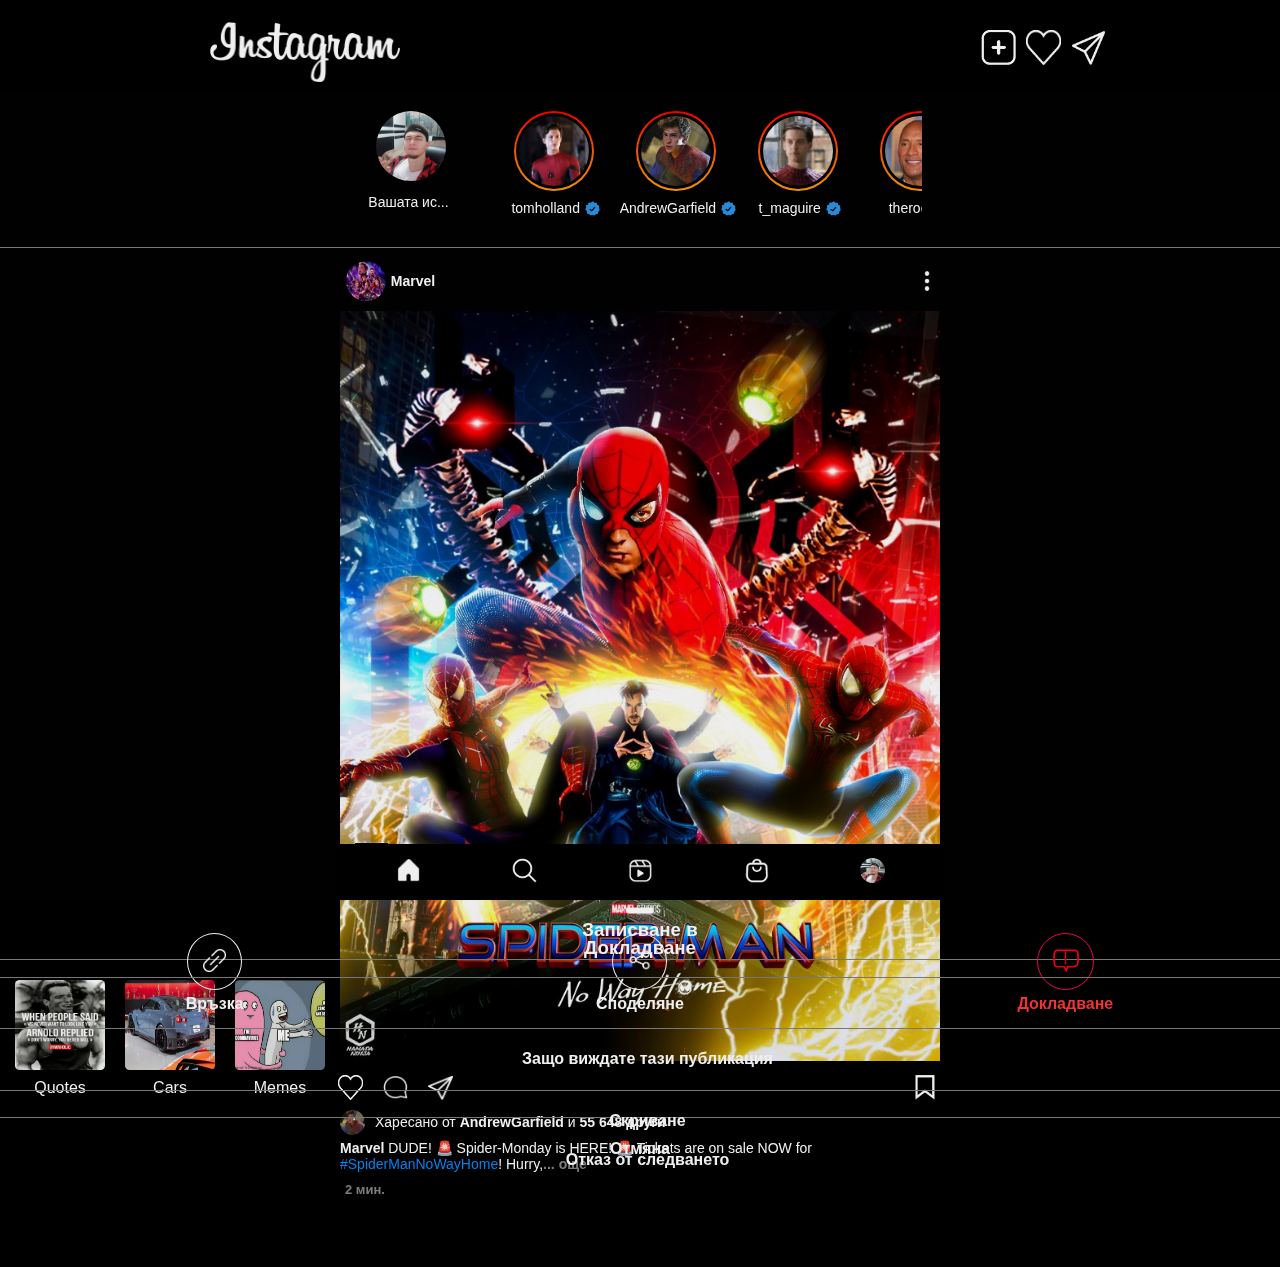
==== insta/index.html @ 9bb9bcc3 "v0.22" ====
<!DOCTYPE html>
<html lang="en">
<head>
    <meta charset="UTF-8">
    <meta http-equiv="X-UA-Compatible" content="IE=edge">
    <meta name="viewport" content="width=device-width, initial-scale=1.0">
    <link rel="shortcut icon" type="image/png" href="images/Instagram-Icon.png"/>
    <title>Home</title>
    <link rel="stylesheet" href="style.css">
    <script src="https://cdnjs.cloudflare.com/ajax/libs/jquery/3.6.0/jquery.min.js"></script>
</head>
<body>
  <!--Loading-->
  <div id="loader">
    <div></div>
  </div>

  <!---Page-->
  <div id="page">

<!--Header Wrapper-->
<div id="header-wrapper">
  <!--Header-->
    <header>
       <img id="title" src="images/insta_logo.png">
       <div id="insta-btns">
            <img src="images/add.png">
            <img src="images/heart.png">
            <img onclick="toggleMessages()" src="images/send.png">
       </div>
    </header>
  </div>
<!--Header Wrapper END-->

<!--Profiles Wrapper-->
<div id="profiles-wrapper">
  <div id="edit-profiles">

    <!--Bottom Nav-->
    <footer>
    <div id="bottom-nav">
     <a><img src="images/homePage.png"></a> 
    <a href="search.html"><img src="images/search.png"></a>
    <a href="search.html"><img src="images/reels.png"></a>
    <a href="search.html"><img src="images/shop.webp"></a>
    <a href="search.html"><img id="profile" src="images/prf.jpg"></a>
    </div>
  </footer>

    <div id="story-container">
      <div id="profile">
         <img src="images/prf.jpg">
         <h3>Вашата ис...</h3>
      </div>
 <div id="scroll-wrapper">
    <div class="scroll">
      <div class="part">
        <div class="orange-border">
          <img src="images/prf1.jpg">
        </div>
        <div class="info">
          <h3>tomholland</h3>
          <img class="verify" src="images/verify.png">
        </div>
      </div>
      <div class="part">
        <div class="orange-border">
          <img src="images/prf3.jpg">
        </div>
        <div class="info">
          <h3>AndrewGarfield</h3>
          <img class="verify" src="images/verify.png">
        </div>
      </div>
      <div class="part">
        <div class="orange-border">
          <img src="images/prf2.jpg">
        </div>
        <div class="info">
        <h3>t_maguire</h3>
        <img class="verify" src="images/verify.png">
      </div>
      </div>
      <div class="part">
        <div class="orange-border">
          <img src="images/prf4.jpg">
        </div>
        <div class="info">
          <h3>therock</h3>
          <img class="verify" src="images/verify.png">
        </div>
      </div>
      <div class="part">
        <div class="orange-border">
          <img src="images/prf5.jpg">
        </div>
        <div class="info">
          <h3>hasbulla</h3>
          <img class="verify" src="images/verify.png">
        </div>
      </div>
      <div class="part">
        <div class="orange-border">
          <img src="images/prf6.jpg">
        </div>
        <div class="info">
          <h3>Vin_diesel</h3>
          <img class="verify" src="images/verify.png">
        </div>
      </div> 
    </div>
  </div><!-- /.scroll -->

  <!--
		<button class="btn-slide prev">🡰</button>
		<button class="btn-slide next">🡲</button>
    -->

</div>

  </div>
  </div>
  <!--Profiles Wrapper END-->

  <hr size="0.1em" color="gray" />
  <!-- posts -->

<!--prf-post-wrapper -->
<div id="prf-post-wrapper">

  <!--profil posted-->
  <div class="profile-post">
    <img class="pfp" src="images/marvelpfp.jpg">
  <div class="name">Marvel</div>
  <img onclick="toggleOptions()" class="menu" src="images/menu.png">
  </div>

</div><!--prf-post-wrapper END-->

 <!--Posted image/1 and description likes & comments/2 - flex-->
<div id="flex-display-post">

<div id="flexed-img-wrapper">
  <img id="flexed-img" class="post" src="images/nwhPoster.jpg">  
</div>

 <div>

   <!--image posted-->
   <img id="unflexed-img" class="post" src="images/nwhPoster.jpg">  

  <!--Wrapper post main-->
  <div id="main-body-wrapper">
    <div>
  
     
<!--Toggle Menu Wrapper-->
<div id="toggle-menu-wrapper">

  <!--togglemenu-->
  <div id="menuList">
    <div class="menu-flex">
      <div class="toggled-flex">
      <img src="images/nwhPoster.jpg">
      Записано
    </div> 

      <div class="toggle-save-collection">
        <a onclick="toggleCollections()" href="#">Запис в колекция</a> 
      </div>
    </div>
  </div>
  
</div>
<!--Toggle Menu Wrapper END-->

  <!--interaction buttons-->
  <div class="post-buttons">
    <img onclick="like()"  id="like-btn" src="images/heart.png">
    <img class="unlike" onclick="unlike()" id="liked-btn" src="images/heartClicked.png">
    <img id="comment-btn" onclick="toggleComments()" src="images/comment.png">
    <img id="" src="images/send.png">

    <img onclick="save(), togglemenu()" id="Save-btn" class="save-btn" src="images/save.png">
    <img class="unsave" onclick="unsave()" id="saved-btn"  class="save-btn" src="images/saveClicked.png">
  </div>
  <!--Likes Info-->
  <div class="post-likes">
    <img class="pfp-like" src="images/prf3.jpg">
    <div class="like-info">Харесано от <strong>AndrewGarfield</strong> и <strong>55 <strong id="like-nums">648</strong> други</strong><div>
  </div>
  </div>
</div>

<!--Post Description-->
    <div id="post-description">
      <strong>Marvel</strong> DUDE! 🚨 Spider-Monday is HERE! 🚨 Tickets are on sale NOW for <span class="hashtag">#SpiderManNoWayHome</span>! Hurry,<span id="description-more" onclick="toggleDescription()">... още</span>
      </div>
    
      <!--Time From Posting Wrapper-->
      <div id="posting-time-wrapper">

      <div id="time-from-posting">
        2 мин.
      </div>

    </div><!--Time From Posting Wrapper END-->

    <!--Comments menu-->
    <div id="comment-menu">

      <!--Nav comments-->
      <div id="nav-flex">
       <div id="comments-nav">
         <img onclick="toggleComments()" src="images/comment_exit.png">
         <h2>Коментари</h2>
       </div>

       <div id="comments-nav">
        <img src="images/send.png">
       </div>
     </div>

     <!--Post a comment-->
     <ul>
      <li class="comments marvel-description">
        <img class="comm-pfp" src="images/marvelpfp.jpg">
        <div class="comment-wrapper">
          <div class="user-info-wrapper">
           <div class="comment">
            <strong>Marvel</strong><img class="verify" src="images/verify.png">
            DUDE! 🚨 Spider-Monday is HERE! 🚨 Tickets are on sale NOW for <span class="hashtag">#SpiderManNoWayHome</span>! Hurry, you definitely want to be the FIRST to see it exclusively in movie theaters December 17!
           </div>
          </div>

           <div class="comment-info">
              <div>2 мин.</div>
           </div>
       </li>

       <hr class="description" size="0.1em" color="gray" margin-bottom="15px"/>

       <li class="comments">
        <img class="comm-pfp" src="images/prf3.jpg">
        <div class="comment-wrapper">
          <div class="user-info-wrapper">
           <div class="comment">
            <strong>AndrewGarfield</strong><img class="verify" src="images/verify.png">
            I`m definitely not in the movie!... maybe
           </div>
          </div>

           <div class="comment-info">
              <div>2 мин.</div>
              <div><span id="commentLikes">4170</span> харесвания</div>
              <div class="comment-reply">Отговор</div>
           </div>
        </div>
        <img class="comm-like" id="comment-like" onclick="commLike()" src="images/heart.png">
        <img class="comm-like unlike" id="comment-unlike" onclick="commUnlike()" src="images/heartClicked.png">
       </li>

        <li class="comments">
          <img class="comm-pfp" src="images/prf1.jpg">
          <div class="comment-wrapper">
            <div class="user-info-wrapper">
             <div class="comment">
              <strong>tomholland</strong><img class="verify" src="images/verify.png">🕷️
             </div>
            </div>
 
             <div class="comment-info">
                <div>1 мин.</div>
                <div><span id="commentLikes2">1202</span> харесвания</div>
                <div class="comment-reply">Отговор</div>
             </div>
          </div>
          <img class="comm-like" id="comment-like2" onclick="commLike2()" src="images/heart.png">
         <img class="comm-like unlike" id="comment-unlike2" onclick="commUnlike2()" src="images/heartClicked.png">
         </li>

         <li class="comments">
          <img class="comm-pfp" src="images/prf4.jpg">
          <div class="comment-wrapper">
            <div class="user-info-wrapper">
             <div class="comment">
              <strong>therock</strong><img class="verify" src="images/verify.png">
              Its about drive
             </div>
            </div>
 
             <div class="comment-info">
                <div>1 мин.</div>
                <div><span id="commentLikes3">1111</span> харесвания</div>
                <div class="comment-reply">Отговор</div>
             </div>
          </div>
          <img class="comm-like" id="comment-like3" onclick="commLike3()" src="images/heart.png">
         <img class="comm-like unlike" id="comment-unlike3" onclick="commUnlike3()" src="images/heartClicked.png">
         </li>

         <li class="comments">
          <img class="comm-pfp" src="images/prf7.jpg">
          <div class="comment-wrapper">
            <div class="user-info-wrapper">
             <div class="comment">
              <strong>miakhalifa</strong><img class="verify" src="images/verify.png">
              Am I in the movie... oops its marvel.. sorry!
             </div>
            </div>
 
             <div class="comment-info">
                <div>56 сек.</div>
                <div><span id="commentLikes4">469</span> харесвания</div>
                <div class="comment-reply">Отговор</div>
             </div>
          </div>
          <img class="comm-like" id="comment-like4" onclick="commLike4()" src="images/heart.png">
          <img class="comm-like unlike" id="comment-unlike4" onclick="commUnlike4()" src="images/heartClicked.png">
         </li>
     </ul><!--posted comments closing-->
     <ul id="comms-all">
       <!--Adding your comments here-->
     </ul>

     <div id="computer-width-comm1">
     <!--Write a comment-->
     <div id="comment-type">
       <img class="comm-pfp" src="images/prf.jpg">
         <textarea id="input" type="text" placeholder="Коментиране като kikogoldena..." ></textarea>
        <button type="submit" id="comment-publish">Публикуване</button>
    </div>
     <!--Write a comment END-->
    </div>
   

  </div><!--Posted image/1 and description likes & comments/2 - flex END-->
   
<!--Darker theme-->
<div  id="darker-background"></div>

<!--Collections saved-->
     <div id="save-collections">
         <h3 onclick="">Записване в</h3><!--Shoud close savedMenu onclick-->
         <hr size="0.1em" color="gray" />

         <div class="collections-add">
            <div onclick="toggleCollections(), addedToQuotes(), toggleAdded()">
              <img src="images/quotes_collection.jpg">
               <div>Quotes</div>
            </div>
            <div onclick="toggleCollections(), addedToCars(), toggleAdded()">
              <img src="images/cars_collection.jpg">
               <div>Cars</div>
            </div>
            <div onclick="toggleCollections(), addedToMemes(), toggleAdded()">
              <img src="images/memes_collection.jpg">
               <div>Memes</div>
            </div>
         </div>

         <hr size="0.1em" color="gray" />
         <h4 onclick="toggleCollections()">Отмяна</h4>
     </div>
     
     <!--Added To Collection-->
    <div id="wrapper-added">
     <div id="added-to-collection">
       <div>
         <img src="images/nwhPoster.jpg"> 
       </div>
       <div id="width">Записано в <strong id="collection-choosed">egerger</strong></div>
       <div id="collection-last"><strong><a href="#">Преглед</a></strong></div>
     </div>
    </div>
     
  </div>
    </div><!--Wrapper post main END-->

     
    <!--Messages-->
    <div id="messages-menu">
      <div id="messages-header">
        <div id="exit-and-name">
         <img onclick="toggleMessages()" src="images/comment_exit.png">
         <h3>kikogoldena</h3>
        </div>

        <div id="videochat-and-group">
          <img src="images/video.png">
          <img src="images/newMessage.png">
        </div>
      </div>

        <div id="messages-navigation">
           <div id="messages-nav1" onclick="currElementMessage1()" class="current-messages-nav">Чатове</div>
           <div id="messages-nav2" onclick="currElementMessage2()">Стаи</div>
           <div id="messages-nav3" onclick="currElementMessage3()">Заявки</div>
       </div>
        
       <img id="cobweb1" src="images/cobweb1-removebg-preview.png">
      
      <div id="no-friends-message">
       <h3>You Have No Friends!</h3>
       <img src="images/laughing_skull.png">
      </div>

       <img id="cobweb2" src="images/cobweb2-removebg-preview.png">

    </div>

     <!--Link Saved-->
  <div id="saved-link-wrapper" class="dont-show">
  <div id="wrap-saved">
   <div id="saved-link">Връзката е копирана</div>
  </div>
</div>

<!--Darker theme-->
<div  id="darker-background2"></div>

<!--Post Options-->
     <div id="options-toggle">
       <div id="close-wrapper">
         <img onclick="toggleOptions()" id="options-close" src="images/x.png">
        </div>
         <div id="option-buttons">
           <div id="copy-btn" class="option-button">
             <div class="option-wrapper" onclick="toggleOptions(), saveLink()">
             <img src="images/copy-link.png">
            </div>
             <strong>Връзка</strong>

           </div>

           <div class="option-button">
            <div class="option-wrapper">
            <img src="images/share-icon.png">
           </div>
            <strong>Споделяне</strong>
          </div>

          <div class="option-button option-red">
            <div class="option-wrapper" onclick="toggleOptions(), reportMenuToggle()">
            <img src="images/report.png">
           </div>
            <strong>Докладване</strong>
          </div>
         </div>
         <hr size="0.1em" color="gray" />
         <h4>Защо виждате тази публикация</h4>
         <hr size="0.1em" color="gray" />
         <h4>Скриване</h4>
         <h4>Отказ от следването</h4>
     </div>


     <!--Darker theme-->
<div  id="darker-background3"></div>

<!--Report Menu-->
 <div id="reportMenu">
  <div id="close-wrapper">
    <img onclick="reportMenuToggle()" id="options-close" src="images/x.png">
   </div>
 <h3>Докладване</h3>
 <hr size="0.1em" color="gray" />


 </div>  



  </div><!--Page END-->
     
  <script src="myscript.js"></script>
</body>
</html>
---- insta/style.css ----
/*Post*/
body{
    background-color: black;
    padding:0;
    font-family: Arial, Helvetica, sans-serif;
    margin: 0;
    color: white;
}
input[type="file"]{
    display: none;
}
label{
    margin-top: 600px;
    margin-left: 30px;
    background-color: rgb(255, 196, 0);
    color: white;
    text-align: center;
    font-weight: 500;
    height:40px;
    width:160px;
    position: absolute;
    border-radius: 4px;
    font-size: 16px;
    display: flex;
    justify-content: center;
    align-items: center;
}
label img{
  margin-right: 7px;
}
label:hover{
    cursor: pointer;
}

/*----------------------------------Home Page-------------------------------------*/
/*Loading Screen*/
#page{
    display: none;
}
#loader{
    height: 100vh;
    width: 100vw;
    overflow: hidden;
    background-color: #16191e;
    position: absolute;
}
#loader div{
    height: 100px;
    width: 100px;
    border: 15px solid #45474b;
    border-top-color: #2a88e6;
    position: absolute;
    margin: auto;
    top: 0;
    bottom: 0;
    left: 0;
    right: 0;
    border-radius: 50%;
    animation: spin 1.5s infinite linear;
}
@keyframes spin {
    100%{
        transform: rotate(360deg);
    }
}
/*nav bar*/
header{
    height: 5%;
    display:flex;
    top:0;
    position: fixed;
    background: black;
    width: 100%;
    padding: 7px;
}
header #title{
 width: 25%;
 padding-top: 10px;
 margin-left: 10px;
}
header #insta-btns{
  display: flex;
  float: right;
  padding-left: 40%;
}
header #insta-btns img{
    width: 25px;
    height: 25px;
    margin: 15% 10%;
  }
  header #insta-btns img:hover{
    cursor: pointer;
  }

/*Bottom Navigation Links*/
#bottom-nav{
    display: flex;
    background: black;
    width: 100%;
    position: fixed;
    bottom: 0;
    justify-content: space-evenly;
    align-items: center;
    padding: 7px 0;
    gap: 5%;
    z-index: 951;
}
footer img{
    cursor: pointer;
    width: 25px;
    height: 25px;
}
footer #profile{
  border-radius: 100%;
}

/*scroll bar*/
.scroll{
    display: flex;
    justify-content: space-between ;
    padding-top: 0px;
    overflow-x: auto;
    color: white;
    height: 140px
}
.scroll{
    width: 320px;
}
.scroll .part{
    text-align: center;
    min-width: 120px;
    margin-left: 2px;
}
.scroll::-webkit-scrollbar:hover{
    cursor: pointer;
}
.scroll::-webkit-scrollbar{
    height:8px;
    width:0;
    border-radius: 5px;
}
#story-container{
    margin-top: 15%;
    display: flex;
    justify-content:space-around;
    color:white;
}
#story-container img{
    width:70px;
    height: 70px;
    padding: 3px;
    background: black;
    border-radius: 100%;
    align-self: center;
    background-size: 90px;
    margin:2px;
}
.orange-border{
    align-content: flex-end;
    align-items: center;
    width:80px;
    height: 80px;
    align-self: center;
    margin: 5px;
    background: linear-gradient(180deg,red,rgb(255, 94, 0),rgb(255, 153, 0));
    border-radius: 100%;
}
#story-container h3{
    text-align: center;
    font-weight: normal;
    margin-top: 2px;
    font-size: 14px;
}
.part{
    display: flex;
    flex-direction: column;
    text-align: center;
    justify-content: center;
}
#story-container #profile{
 margin-right: 5px;
 padding-right: 0;
 margin-top: 7px;
}
#story-container #profile img{
    background:none;
    margin-left: 15px;
    padding-bottom: 5px;
}
#story-container #profile h3{
    margin-left: 8px;
}
#story-container #scroll img{
    padding: 5px;
    margin-right: 0;
    margin-top: 0;
}
#story-container .verify{
    width: 15px;
    background:none;
    height: 15px;
    margin-left: 2px;
    margin-bottom: 14px;
}
#story-container h3{
    align-self: center;
}
#story-container .info{
    margin-left: 7%;
    display:flex;
    justify-content: center;
    align-items: center;
}
/*pfPosts*/
.profile-post{
    display: flex;
    color: white;
    align-content: center;
    align-items: center;
    font-weight: 600;
    font-size: 14px;
}
.profile-post .pfp{
    width: 40px;
    border-radius: 100%;
    margin: 5px;
}
.post{
    margin-top: 5px;
    width: 100%;
    margin-bottom: 10px;
    z-index: 0;
}
.menu{
    height: 24px;
    margin-left: 65%;
}
.menu:hover{
    cursor: pointer;
}
/*pfPosts interacts*/
.post-buttons{
    display: flex;
    gap: 20px;
    padding-left: 8px;
}
.post-buttons img{
    width: 25px ;
    height: 25px;
}
.save-btn{
    margin-left: 55%
}
.post-buttons img:hover{
    cursor: pointer;
}
#liked-btn{
    animation: liked 0.3s linear ;
    z-index: 10;
}
.unlike{
    display: none;
}
.like{
    display: none;
}

#saved-btn{
    margin-left: 55%;
    animation: saved 0.3s linear ;
    z-index: 10;
}
.unsave{
    display: none;
}
.save{
    display: none;
}
/*Like animation*/
@keyframes liked {
    0%{
        transform:  scale(0.2);
    }
    10%{
        transform:  scale(0.4);
    }
    30%{
        transform:  scale(0.6);
    }
    40%{
        transform:  scale(0.8);
    }
    50%{
        transform:  scale(1.0);
    }
    70%{
        transform:  scale(1.1);
    }
    80%{
        transform:  scale(1.2);
    }
    90%{
        transform:  scale(1.1);
    }
    100%{
        transform:  scale(1.0);
    }
}

/*Save animation*/@keyframes saved {
    0%{
        transform:  scale(0.2);
    }
    10%{
        transform:  scale(0.4);
    }
    30%{
        transform:  scale(0.6);
    }
    40%{
        transform:  scale(0.8);
    }
    50%{
        transform:  scale(1.0);
    }
    70%{
        transform:  scale(1.1);
    }
    80%{
        transform:  scale(1.2);
    }
    90%{
        transform:  scale(1.1);
    }
    100%{
        transform:  scale(1.0);
    }
}
/*Likes information*/
.post-likes{
    display: flex;
    color: white;
    font-size: 14px;
    font-weight: 400;
}
.pfp-like{
    width: 25px;
    border-radius: 100%;
    margin: 10px;
    margin-bottom: 5px;
}
.like-info{
    margin-top: 14px;
}
.like-info strong:hover{
    cursor: pointer;
}
/*Toggle Menu*/
#menuList{
     z-index: 100;
    color: white;
    background: rgb(46, 46, 46);
    overflow:hidden;
    display: absolute;
    position: absolute;
    transition:0.3s  ease-out;
    width: 100%;
    margin-top: -65px;
}
.menu-flex{
    display: flex;
    gap: 27%;
    align-items: center;
}
.menu-flex img{
    width: 35px;
    height: 35px;
    border-radius: 5px;
}
.toggled-flex{
    display: flex;
    gap: 10px;
    align-items: center;
    width: 120px;
    margin-left: 10px;
}
.toggle-save-collection{
    cursor: pointer;
}
.toggle-save-collection a{
    text-decoration: none;
    color: rgb(30, 114, 240);
}

/*Save Collections*/
#save-collections{
    border-top-right-radius: 20px;
    border-top-left-radius: 20px;
  width: 100%;
  background: rgb(46, 46, 46);
  display: fixed;
  position: fixed;
  bottom: 0;
  transition:0.5s ease-in-out;
  left:0;
  text-align: center;
  color: white;
  z-index: 1000;
}
#save-collections h3,h4{
    font-weight: bold;
}
.collections-add{
    display: flex;
    gap: 20px;;
    margin: 20px 15px;
}
.collections-add img{
    width: 90px;
    height: 90px;
    margin-bottom: 5px;
    border-radius: 5%;
}
.collections-add div:hover{
   cursor: pointer;
}
#save-collections h4:hover{
  cursor: pointer;
}
#darker-background{
    z-index: 900;
}
.show-dark{
    background-color: rgba(0, 0, 0, 0.39);
    height: 100%;
    width: 100%;
    bottom: 0;
    left: 0;
    display: fixed;
    position: fixed;
}

/*Add To Collection*/
#added-to-collection{
    background: rgba(46, 46, 46, 0.795);
    display: flex;
    justify-content: flex-start;
    gap:2%;
    align-items: center;
}
#added-to-collection .width{
    min-width: 250px;
}
#added-to-collection img{
    padding: 10px;
    width: 40px;
    height: 40px;
}
#collection-last{
    margin-left: 26%;
}
#wrapper-added{
   
    width:100%;
    display: fixed;
    position: fixed;
    transition: 0.7s ease-in-out;
    bottom: 39px;
    left: 0;
    z-index: 950;
}
#wrapper-added a{
    text-decoration: none;
    color: white;
}

/*Comments Show Menu*/
#comment-menu{
    height: 100%;
    right: 0;
    bottom: 0;
    background-color: black;
    display:fixed;
    position: fixed;
    z-index: 1100;
    transition:0.5s ease-in-out;
    text-align: left;
    
}
#comments-nav{
    display: flex;
    align-items: center;
    gap: 15%;
    
}
#comments-nav img{
    width: 15%;
    cursor: pointer;
}
#commants-nav h2{
    font-weight: bold;
}
#last-image-comm{
    cursor: pointer; 
    width: 15%;
}
#nav-flex{
    display: flex;
    align-items: center;
    text-align: justify;
    justify-content: space-between;
    gap: 40%;
    margin: 4px 10px;
    width: 120%;
}
/*Post a comment*/
.user-info-wrapper{
    display: flex;
    gap: 2%;
    align-items: center;
    margin-left: 0;
    padding-left: 0;
}
.user-info-wrapper img{
    width: 45px;
    border-radius: 100%;
}
 ul{
   list-style: none;
   margin-left: -30px;
}
.comments {
    display: flex;
    gap: 2%;
    align-items: center;
    margin-bottom: 4%;
}
.comm-pfp{
    width: 45px;
    height: 45px;
    border-radius: 100%;
}
.comm-like{
    width: 15px;
    height: 15px;
    margin-left: 2%;
}
.comm-like:hover{
    cursor: pointer;
}
.comment-info{
    display: flex;
    gap:5%;
    font-size: 12px;
    color: rgb(134, 134, 134);
    font-weight: 600;
}
.comment-info .comment-reply{
    cursor: pointer;
}
.comment{
    margin-bottom: 2%;
}
.comment .verify{
    width: 13px;
    margin-left: 2%;
    margin-right: 2%;
}
.comment-wrapper{
    width: 75%;
}
#comment-unlike{
    animation: liked 0.3s linear ;
    z-index: 1110;
}
#comment-unlike2{
    animation: liked 0.3s linear ;
    z-index: 1110;
}
#comment-unlike3{
    animation: liked 0.3s linear ;
    z-index: 1110;
}
#comment-unlike4{
    animation: liked 0.3s linear ;
    z-index: 1110;
}

/*Comment publish*/

#comment-type button{
    color: rgb(48, 171, 253);
    font-size: 16px;
    margin-top: 6%;
    border:none;
    background: none;
    pointer-events: none;
    opacity: 0.7;
}
#comment-type button.active{
    opacity: 1;
    color: rgb(0, 119, 255);
    pointer-events: auto;
    cursor: pointer;
}
#comment-publish:hover{
    cursor: pointer;
    color: rgb(0, 132, 255);
}
#comment-type{
    display: flex;
    background-color: rgb(46, 46, 46);
    width: 100%;
    gap: 3%;
    padding: 4% 2%;
}
#input{
    width: 48%;
    background: rgb(46, 46, 46);
    font-size: 16px;
    color:white;
    border: none;
    box-shadow: none;
    outline: none;
}
#comment-type{
    display: fixed;
    position: fixed;
    bottom: 0;
}
::-webkit-input-placeholder{
    color: rgb(134, 134, 134);
}
textarea{
    text-decoration: none;
    font-family: Arial, Helvetica, sans-serif;
    resize: none;
}

/*Post Description*/
#post-description{
    color: white;
    padding:0 10px;
    font-size: 14px;
    margin-bottom: 10px;
}
.hashtag{
    color: rgb(0, 140, 255);
}
#description-more{
    color: rgb(134, 134, 134);
    font-weight: bold;
    cursor: pointer;
}
.marvel-description{
    align-items: flex-start;
}
.description{
    margin-bottom: 20px;
}
#time-from-posting{
    font-size: 10px;
    margin-left: 10px;
    font-weight: bold;
    margin-bottom: 50px;
    color: rgb(134, 134, 134);
}

/*Messages*/
#messages-menu{
    z-index: 3500;
    right: 0;
    top:0;
    position: fixed;
    background: black;
    color: white;
   transition:0.3s ease-in-out;
}

/*Messages Header*/
#messages-header{
    display: flex;
    justify-content:space-between;
    align-items: center;
    margin: 8px 15px;
}
#messages-header img{
    width:30px;
    cursor: pointer;
}
#exit-and-name{
    display: flex;
    gap: 22%;
    align-items: center;
}
#exit-and-name h3{
   font-size: 22px;
}
#videochat-and-group{
    display: flex;
    gap: 25%;
    align-items: center;
    margin-right: 15px;
}

/*Messages Nav*/
#messages-navigation{
    display: flex;
    justify-content: space-around;
    font-weight: bold;
    color: rgb(134, 134, 134);
    border-bottom: 1px solid rgb(134, 134, 134);
    text-align: center;
}
#messages-navigation div{
    cursor: pointer;
    width: 33%;
   padding-bottom: 17px;
} 
.current-messages-nav{
    border-bottom: 2px solid white;
    color: white;
}

/*Messages Webs*/
#cobweb1{
 width: 50%;
 right: -5%;
 top: -3%;
 display: fixed;
 position: absolute;
 z-index: 3600;
}
#cobweb2{
 width: 90%;
 bottom: 0;
 right: 0;
 display: fixed;
 position: absolute;
 z-index: 3600;
}

#no-friends-message{
    margin-top: 60%;
    margin-bottom: 50%;
    font-weight: bold;
    display: flex;
    align-items: center;
    justify-content: center;
    position: absolute;
    gap: 1%;
    color: rgb(179, 178, 178);
}
#no-friends-message img{
    width: 70px;
}
#no-friends-message h3{
  min-width: 210px;
  margin-left: 50%;
}

/*Options Post*/
#options-toggle{
    border-top-right-radius: 20px;
    border-top-left-radius: 20px;
    width: 100%;
    background: rgb(46, 46, 46);
    display: fixed;
    position: fixed;
    bottom: 0;
    transition:0.5s  ease-in-out;
    left:0;
    color: white;
    z-index: 1000;
}
#option-buttons{
    margin: 15px 2px;
    display: flex;
    justify-content: space-around;
}
#options-close{
    float: center;
    height: 7px;
    cursor: pointer;
}
#option-buttons img{
    height: 23px;
    padding: 15px;
    margin: auto;
}
#options-toggle h4{
 font-weight: 600;
 padding-left: 15px;
 cursor: pointer;
}
#close-wrapper{
    text-align: center;
}
.option-button{
    width: 100px;
    text-align: left;
    display: flex;
    flex-direction: column;
    align-items: center;
    justify-content: center;
    gap: 5px;
}
.option-button:hover{
    transform: scale(0.9);
    transition:0.2s ease-in-out;
}

.option-red .option-wrapper{
    border-color: rgb(255, 0, 85);
}
.option-red{
    color: rgb(255, 56, 56);
}
.option-wrapper{
    cursor: pointer;
    max-width: 55px;
    max-height: 55px;
    border: 1px solid white;
    border-radius: 100%;
}
#darker-background2{
    z-index: 900;
}

/*Saved Link*/
#saved-link-wrapper{
    z-index: 10000;
    position: fixed;
    text-align: center;
    top: 50%;
    bottom: 50%;
    left: 50%;
    right: 50%;
}
#saved-link{
    padding: 15px;
    text-align: center;
     background: rgb(46, 46, 46);
     align-self: center;
     color: white;
     min-width: 200px;
     border-radius: 15px;
     animation: fadeIn 0.3s linear;
}
#wrap-saved{
    display: flex;
    justify-content: center;
}

.fade-out{
    animation: fadeOut 0.2s linear;
}
.dont-show{
    display: none;
}

/*Fade Effect*/
@keyframes fadeOut{
    from { opacity: 1;}
    to {opacity: 0;}
}
@keyframes fadeIn{
    from { opacity: 0;}
    to {opacity: 1;}
}

/*Report Menu*/
#reportMenu{
    border-top-right-radius: 20px;
    border-top-left-radius: 20px;
    background: rgb(46, 46, 46);
    width: 100%;
    position: fixed;
    bottom: 0;
    z-index: 1100;
    transition:0.5s  ease-in-out;
}
#reportMenu h3{
    text-align: center;
}

/*----------------------------------Search Page-------------------------------------*/
/*header search*/
#search-type{
    display: flex;
    background-color:rgb(46, 46, 46);
    border-radius: 5%;
    align-items: center;
    margin-left: 5%;
    margin-right: 5%;
    width: 85%;
    padding: 7px 10px;
    gap: 4%;
}
#search-type img{
    width: 20px;
    height: 20px;
    cursor: pointer;
}
#search-type textarea{
    background:none;
    margin-top: 4%;
}


/*----------------------------------Reels Page-------------------------------------*/



/*----------------------------------Shop Page-------------------------------------*/



/*----------------------------------Profile Page-------------------------------------*/




/*-----------Different Screens--------------*/
@media only screen and (max-width:700px){
    .scroll{
        width: 300px;
    }
}
@media only screen and (min-width:700px){
    /*Posted Image*/
  .post{
      width: 600px;
      align-self: center;
  }

  /*All*/
  body{
     text-align: center;
  }

  /*Menu Messages*/
  #messages-menu{
      max-width: 60%;
  }

  /*Header*/
header{
    align-items: center;
    justify-content: center;
    height: 80px;
    width:100%;
    padding-left: 100px;
    padding-right: 100px;
    background: black;
}
header #title{
    width: 190px;
    height:60px;
   }
header #insta-btns{
  padding-left: 45%;
}
header #insta-btns img{
    width: 35px;
    height: 35px;
    margin: 5% 5%;
  }

  /*Scroll*/
#story-container{
    margin-top: 10%;
}

/*Post Description*/
#post-description{
    width: 600px;
    text-align: left;
}

/*Bottom navigation*/
#bottom-nav{
    width: 610px;
    height: 42px
}
footer{
    display: flex;
    justify-content: center;
}

/*body main post*/
#main-body-wrapper{
    display: flex;
    justify-content: center;
}

/*header top*/
#header-wrapper{
    display: flex;
    justify-content: center;
}

/*Collections Added*/
#wrapper-added{
    display: flex;
    justify-content: center;
}
#added-to-collection{
    width: 600px;
}
#added-to-collection img{
    padding: 15px;
    width: 33px;
    height: 33px;
}

/*Comment information*/
#posting-time-wrapper{
    display: flex;
    justify-content: center;
}
#time-from-posting{
    text-align: left;
    width: 600px;
    margin-bottom: 70px;
    font-size: 13px;
}

/*Profiles Width*/
#profiles-wrapper{
    margin-top: 45px;
    display: flex;
    justify-content: center;
}
#edit-profiles{
    width: 600px;
}

/*Profile posted width*/
#prf-post-wrapper{
    display: flex;
    justify-content: center;
}
#profile-post{
    width: 600px;
}
.menu{
    margin-left: 480px;
}

/*Save button*/
.save-btn{
  margin-left: 440px
}
#saved-btn{
    margin: 0;
    margin-left: 440px
}

/*Toggle menu*/
#toggle-menu-wrapper{
    display: flex;
    justify-content: center;
}
#menuList{
    width: 600px;
}
.toggle-save-collection{
    margin-left: 170px;
}

/*Comment Menu*/
#comment-menu{
    max-width: 60%;
}
#input{
    width: 300px;
}
#comment-type{
    height: 40px;
    align-items: center;
}
}
@media only screen and (min-width:700px){
    .scroll{
        width: 380px;
    }
    #input{
        width: 202px;
    }
}

@media only screen and (min-width:740px){
    .scroll{
        width: 380px;
    }
    #input{
        width: 220px;
    }
}

@media only screen and (min-width:800px){
     /*Menu Messages*/
    #messages-menu{
        max-width: 50%;
    }
  #input{
      width: 230px;
  }
  /*Scroll*/
#story-container{
    margin-top: 9%;
}
.scroll{
    width: 430px;
}
}
@media only screen and (min-width:1300px){
/*Header*/
header{
    width: 1200px;
}
header #insta-btns{
  padding-left: 72%;
}

     /*Menu Messages*/
    #messages-menu{
        max-width:35%;
    }

  /*Scroll*/
#story-container{
    margin-top: 7%;
}

/*Post flexed*/
#unflexed-img{
    display: none;
}
#flex-display-post{
    display: flex;
    justify-content: center;
    margin-bottom: 40px;
}

/*New post structure*/
#new-post-structure{
    display: block;
    gap: 20px;
}
#prf-post-wrapper{
    display: flex;
    justify-content: center;
}
#profile-post{
    width: 1200px;
}
.menu{
    margin-left: 1080px;
}
/*footer*/
#bottom-nav{
    width: 1350px;
    height: 42px
}
footer{
    z-index: 10000;
    display: flex;
    justify-content: center;
}

/*Added to collections*/
#added-to-collection{
    width: 1300px;
}
#collection-last{
    margin-left: 900px
}

/*Save Menu*/
#menuList{
    z-index: 1000;
    margin-left: -1220px;
    margin-top: 3px;
}

/*Profiles Width*/
#profiles-wrapper{
    margin-top: 45px;
    display: flex;
    justify-content: center;
}
#edit-profiles{
    width: 1200px;
}
#story-container{
    justify-content: space-between;
}
.scroll{
    width: 600px;
}

/*Comments*/
#comment-menu{
    z-index: 10;
    min-width: 600px;
    min-height: 600px;
    max-width: 600px;
    max-height: 600px;
    margin-top: -89px;
    overflow: auto;
    text-align: left;
    position: relative;
}

#comments-nav{
    display: none;
}
#post-description{
    display: none;
}
#comment-menu::-webkit-scrollbar{
    width:0;
}
#comment-menu #comment-type{
    position: relative;
    z-index: 10;
}
}
@media only screen and (max-width:1300px){
#flexed-img-wrapper{
 display:none;
}
#comment-menu2{
    display:none;
}
}
@media only screen and (min-width:1800px){
     /*Menu Messages*/
    #messages-menu{
        max-width: 30%;
    }

        /*Scroll*/
#story-container{
    margin-top: 5%;
}
}
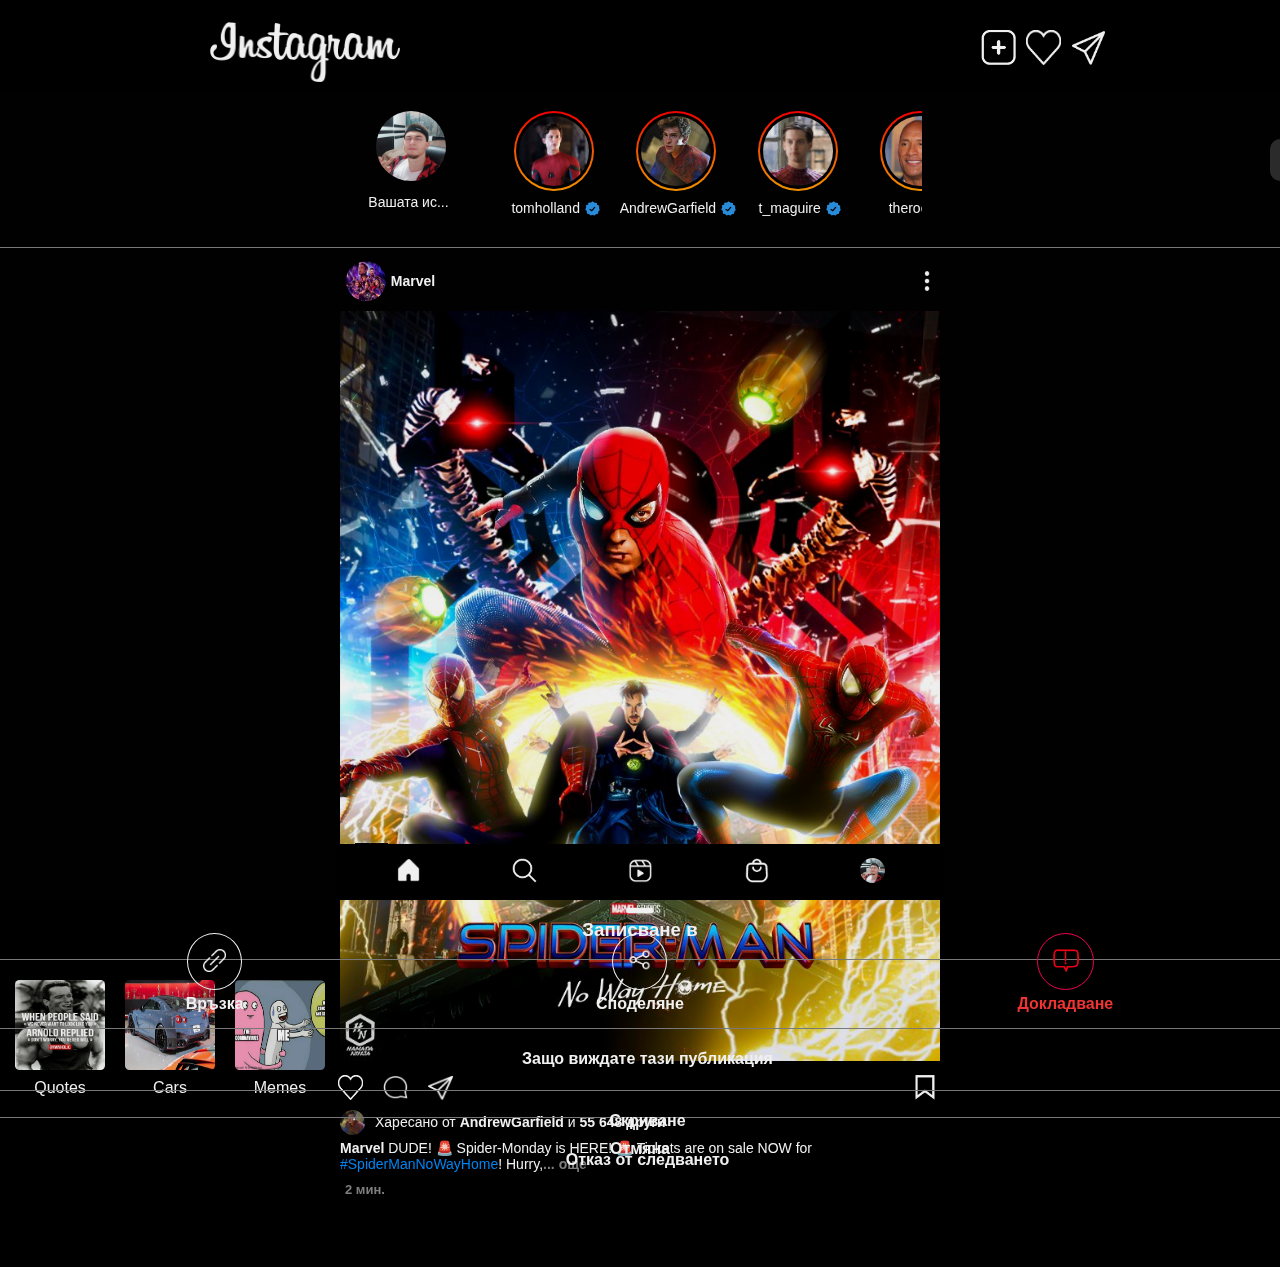
==== commit 1f0bc910: "v0.23" ====
--- a/insta/index.html
+++ b/insta/index.html
@@ -397,7 +397,14 @@
            <div id="messages-nav2" onclick="currElementMessage2()">Стаи</div>
            <div id="messages-nav3" onclick="currElementMessage3()">Заявки</div>
        </div>
-        
+     
+       <div id="search-msg-wrapper">
+       <div id="search-type-msg">
+        <img src="images/search.png">
+          <textarea id="input" type="text" placeholder="Търсене" ></textarea>
+     </div>
+    </div>
+    
        <img id="cobweb1" src="images/cobweb1-removebg-preview.png">
       
       <div id="no-friends-message">
@@ -463,10 +470,22 @@
   <div id="close-wrapper">
     <img onclick="reportMenuToggle()" id="options-close" src="images/x.png">
    </div>
- <h3>Докладване</h3>
+ <h3 id="report-menu-main-h3">Докладване</h3>
  <hr size="0.1em" color="gray" />
-
-
+ <h3 id="top-h3">Защо Докладвате тази публикация?</h3>
+   <h5>Докладът ви е анонимен, освен ако не докладвате нарушаване на права върху интелектуална собственост. Ако някой е в непосредствена опасност, обадете се на услугите за спешна помощ - не чакайте</h5>
+ <h4 id="topped">Това е спам</h4>
+ <h4>Просто не ми харесва</h4>
+ <h4>Голота или сексуална дейност</h4>
+ <h4>Омразна реч или символи</h4>
+ <h4>Насилие или опасни организации</h4>
+ <h4>Фалшива информация</h4>
+ <h4>Измама</h4>
+ <h4>Малтретиране или тормоз</h4>
+ <h4>Нарушаване на интелектуална собственост</h4>
+ <h4>Самоубийство или самонараняване</h4>
+ <h4>Продажба на незаконни или регулирани стоки</h4>
+ <h4>Хранителни разтройства</h4>
  </div>  
 
 
--- a/insta/style.css
+++ b/insta/style.css
@@ -703,6 +703,31 @@
     margin-right: 15px;
 }
 
+/*Messages search*/
+#search-msg-wrapper{
+    display: flex;
+    justify-content: center;
+}
+#search-type-msg{
+    display: flex;
+    background-color:rgb(46, 46, 46);
+    border-radius: 20px;
+    align-items: center;
+    margin: 15px 20px;
+    width: 85%;
+    padding: 1px 10px;
+    gap: 4%;
+}
+#search-type-msg img{
+    width: 20px;
+    height: 20px;
+    cursor: pointer;
+}
+#search-type-msg textarea{
+    background:none;
+    margin-top: 4%;
+}
+
 /*Messages Nav*/
 #messages-navigation{
     display: flex;
@@ -878,23 +903,53 @@
     position: fixed;
     bottom: 0;
     z-index: 1100;
+    overflow: scroll;
     transition:0.5s  ease-in-out;
 }
-#reportMenu h3{
+#reportMenu::-webkit-scrollbar{
+    height: 0;
+    width: 0;
+}
+#reportMenu h4{
+    margin: 0;
+    padding: 13px 15px;
+    font-weight: 500;
+    transition: 0.2s ease-in-out;
+}
+#report-menu-main-h3{
     text-align: center;
+}
+#reportMenu h5{
+    margin: auto 15px;
+    color: rgb(179, 178, 178);
+}
+#top-h3{
+   font-size: 16px;
+   text-align: left;
+   padding-left: 15px;
+}
+#reportMenu h4:hover{
+    cursor: pointer;
+    background-color:rgb(90, 90, 90);
+}
+#reportMenu #topped{
+    margin-top: 10px;
 }
 
 /*----------------------------------Search Page-------------------------------------*/
 /*header search*/
+#search-wrapper{
+    display: flex;
+    justify-content: center;
+}
 #search-type{
     display: flex;
     background-color:rgb(46, 46, 46);
-    border-radius: 5%;
-    align-items: center;
-    margin-left: 5%;
-    margin-right: 5%;
+    border-radius: 20px;
+    align-items: center;
+    margin: 15px 20px;
     width: 85%;
-    padding: 7px 10px;
+    padding: 1px 10px;
     gap: 4%;
 }
 #search-type img{
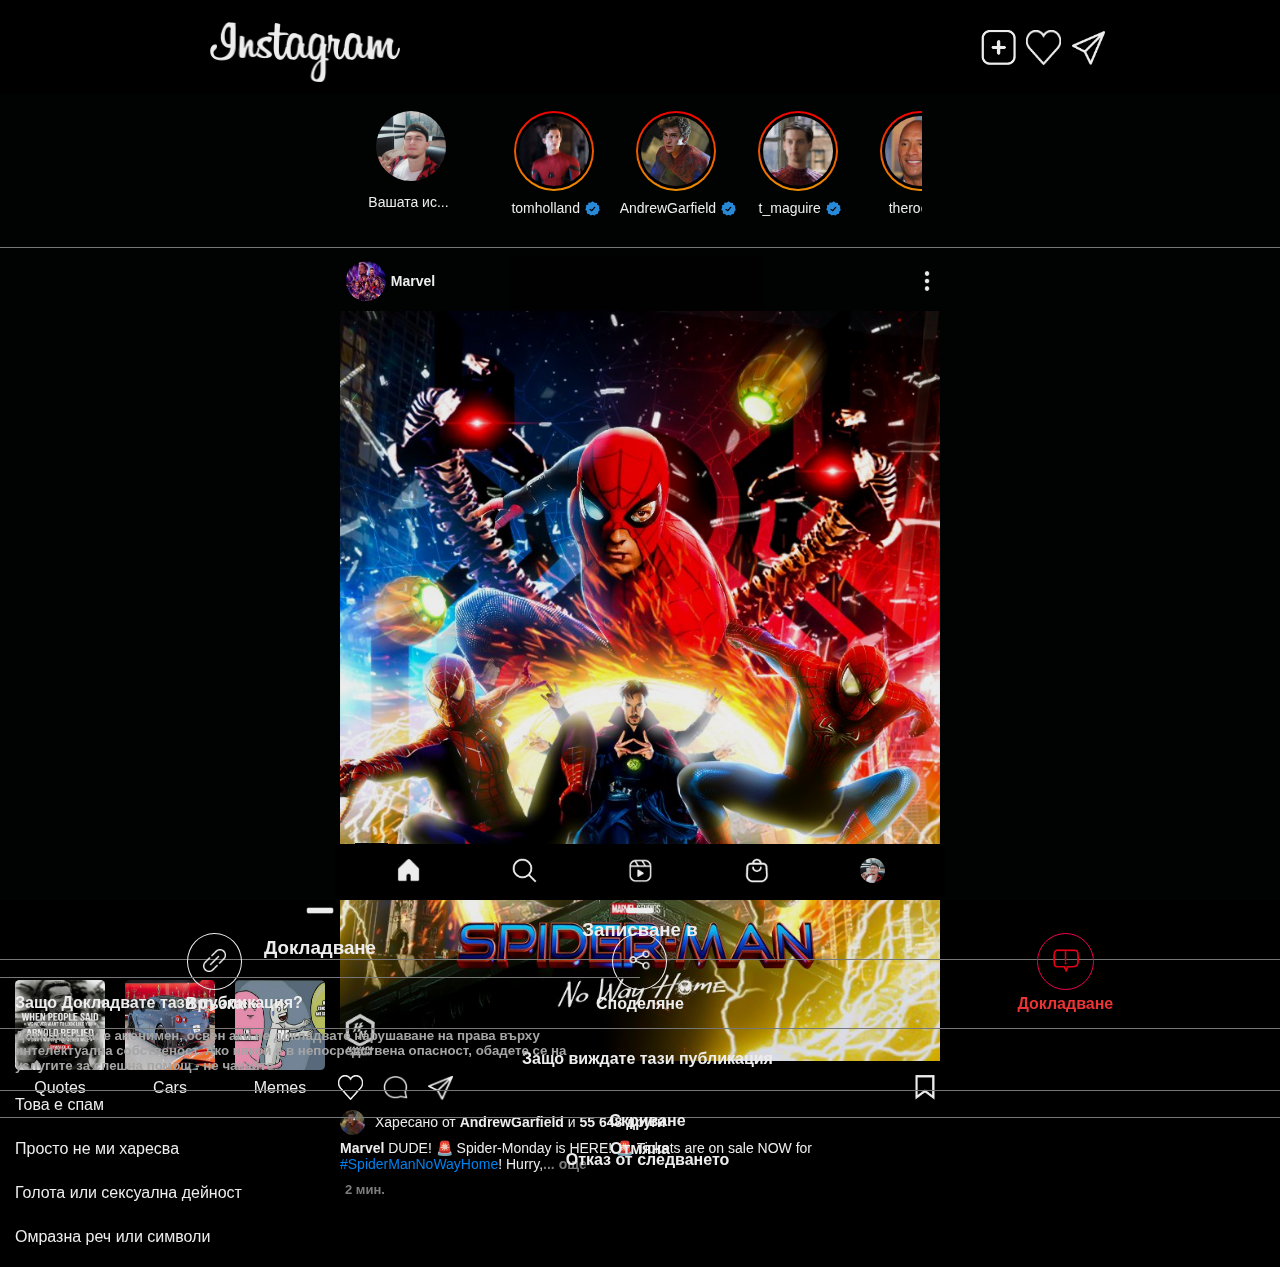
==== commit 769ddba1: "v0.24" ====
--- a/insta/index.html
+++ b/insta/index.html
@@ -125,6 +125,9 @@
   <hr size="0.1em" color="gray" />
   <!-- posts -->
 
+  <!--Main Post Content-->
+  <div id="main-post-content">
+
 <!--prf-post-wrapper -->
 <div id="prf-post-wrapper">
 
@@ -376,7 +379,6 @@
      
   </div>
     </div><!--Wrapper post main END-->
-
      
     <!--Messages-->
     <div id="messages-menu">
@@ -474,21 +476,25 @@
  <hr size="0.1em" color="gray" />
  <h3 id="top-h3">Защо Докладвате тази публикация?</h3>
    <h5>Докладът ви е анонимен, освен ако не докладвате нарушаване на права върху интелектуална собственост. Ако някой е в непосредствена опасност, обадете се на услугите за спешна помощ - не чакайте</h5>
- <h4 id="topped">Това е спам</h4>
- <h4>Просто не ми харесва</h4>
- <h4>Голота или сексуална дейност</h4>
- <h4>Омразна реч или символи</h4>
- <h4>Насилие или опасни организации</h4>
- <h4>Фалшива информация</h4>
- <h4>Измама</h4>
- <h4>Малтретиране или тормоз</h4>
- <h4>Нарушаване на интелектуална собственост</h4>
- <h4>Самоубийство или самонараняване</h4>
- <h4>Продажба на незаконни или регулирани стоки</h4>
- <h4>Хранителни разтройства</h4>
+ 
+   <div id="report-options-wrapper">
+   <h4 id="topped" onclick="reportMenuToggle(), reportedPostDel()">Това е спам</h4>
+ <h4 onclick="reportMenuToggle(), reportedPostDel()">Просто не ми харесва</h4>
+ <h4 onclick="reportMenuToggle(), reportedPostDel()">Голота или сексуална дейност</h4>
+ <h4 onclick="reportMenuToggle(), reportedPostDel()">Омразна реч или символи</h4>
+ <h4 onclick="reportMenuToggle(), reportedPostDel()">Насилие или опасни организации</h4>
+ <h4 onclick="reportMenuToggle(), reportedPostDel()">Фалшива информация</h4>
+ <h4 onclick="reportMenuToggle(), reportedPostDel()">Измама</h4>
+ <h4 onclick="reportMenuToggle(), reportedPostDel()">Малтретиране или тормоз</h4>
+ <h4 onclick="reportMenuToggle(), reportedPostDel()">Нарушаване на интелектуална собственост</h4>
+ <h4 onclick="reportMenuToggle(), reportedPostDel()">Самоубийство или самонараняване</h4>
+ <h4 onclick="reportMenuToggle(), reportedPostDel()">Продажба на незаконни или регулирани стоки</h4>
+ <h4 onclick="reportMenuToggle(), reportedPostDel()">Хранителни разтройства</h4>
+</div>
+
  </div>  
 
-
+</div><!--Main Post Content END-->
 
   </div><!--Page END-->
      
--- a/insta/style.css
+++ b/insta/style.css
@@ -707,6 +707,7 @@
 #search-msg-wrapper{
     display: flex;
     justify-content: center;
+    transition: 0.3s ease-in-out;
 }
 #search-type-msg{
     display: flex;
@@ -903,10 +904,9 @@
     position: fixed;
     bottom: 0;
     z-index: 1100;
-    overflow: scroll;
     transition:0.5s  ease-in-out;
 }
-#reportMenu::-webkit-scrollbar{
+#report-options-wrapper::-webkit-scrollbar{
     height: 0;
     width: 0;
 }
@@ -934,6 +934,9 @@
 }
 #reportMenu #topped{
     margin-top: 10px;
+}
+#report-options-wrapper{
+    overflow: scroll;
 }
 
 /*----------------------------------Search Page-------------------------------------*/
@@ -999,6 +1002,12 @@
       max-width: 60%;
   }
 
+  /*Report Menu*/
+  #reportMenu{
+      width: 60%;
+      text-align: left;
+  }
+
   /*Header*/
 header{
     align-items: center;
@@ -1162,6 +1171,12 @@
   #input{
       width: 230px;
   }
+
+  /*Report Menu*/
+  #reportMenu{
+    width: 50%;
+}
+
   /*Scroll*/
 #story-container{
     margin-top: 9%;
@@ -1183,6 +1198,12 @@
     #messages-menu{
         max-width:35%;
     }
+
+     /*Report Menu*/
+  #reportMenu{
+    width: 35%;
+    left: 0;
+}
 
   /*Scroll*/
 #story-container{
@@ -1267,6 +1288,11 @@
     overflow: auto;
     text-align: left;
     position: relative;
+    z-index: 100;
+}
+
+#darker-background3{
+    z-index: 1000;
 }
 
 #comments-nav{
@@ -1297,6 +1323,11 @@
         max-width: 30%;
     }
 
+     /*Report Menu*/
+  #reportMenu{
+    width: 30%;
+}
+
         /*Scroll*/
 #story-container{
     margin-top: 5%;
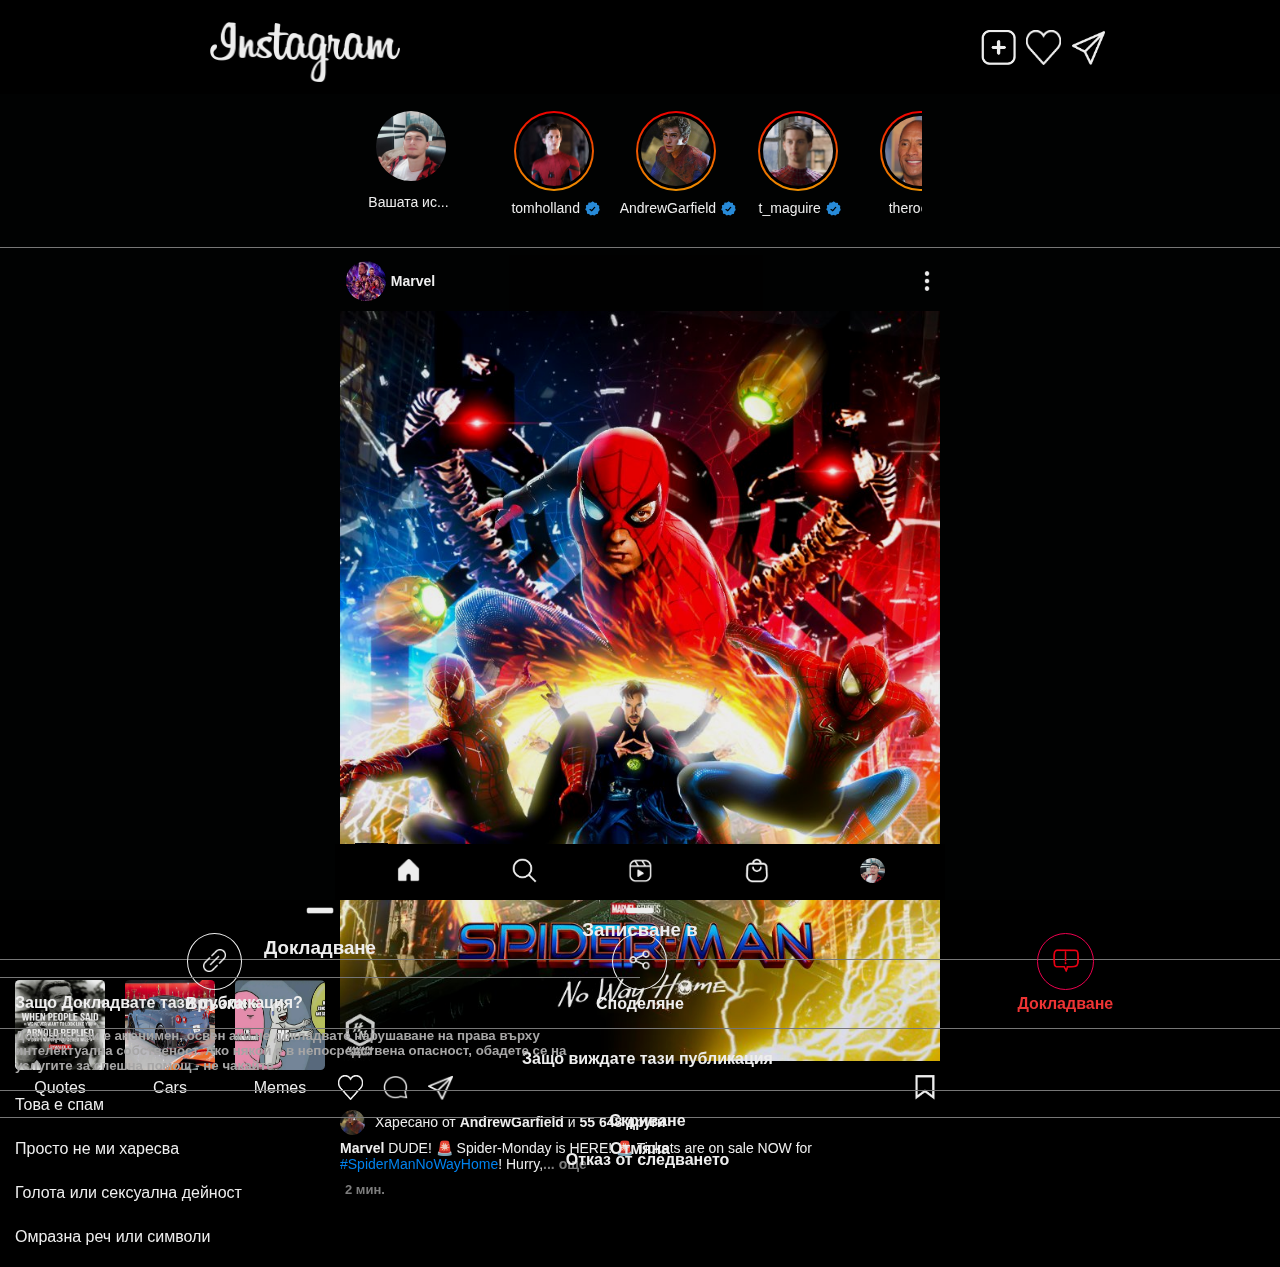
==== commit 7c9c04ba: "v0.25" ====
--- a/insta/index.html
+++ b/insta/index.html
@@ -495,6 +495,22 @@
  </div>  
 
 </div><!--Main Post Content END-->
+</div>
+</div>
+<!--Reported Post Window-->
+
+<div  id="reported-post-window">
+
+  <div class="remove" id="reported-contents-wrapper">
+
+  <img src="images/tick.png">
+  <h4>Благодарим ви, че докладвахте тази публикация</h4>
+  <h4 class="darker-text-h4">Мнението ви е важно, за да можем да поддържаме общността на Instagram като жезопасно място.</h4>
+  <h4 onclick="reportedPostDel()" id="close-report-message">Показване на публикацията</h4>
+
+</div>
+
+</div><!--Reported Post Window END-->
 
   </div><!--Page END-->
      
--- a/insta/style.css
+++ b/insta/style.css
@@ -939,6 +939,40 @@
     overflow: scroll;
 }
 
+/*Reported post message window*/
+#reported-post-window{
+    background: rgb(46, 46, 46);
+    text-align: center;
+    display: flex;
+    justify-content: center;
+    width: 100%;
+}
+#reported-post-window h5{
+color: white;
+}
+#reported-post-window img{
+    margin-top:30px;
+    width: 43px;
+    height: 43px;
+}
+.remove{
+    display: none;
+}
+#reported-post-window .darker-text-h4{
+    color: rgb(179, 178, 178);
+}
+#close-report-message{
+    margin-top: 35px;
+ color: rgb(0, 140, 255);
+ cursor: pointer;
+}
+#reported-contents-wrapper{
+    width: 75%;
+}
+#reported-contents-wrapper h4{
+    font-weight: 500;
+}
+
 /*----------------------------------Search Page-------------------------------------*/
 /*header search*/
 #search-wrapper{
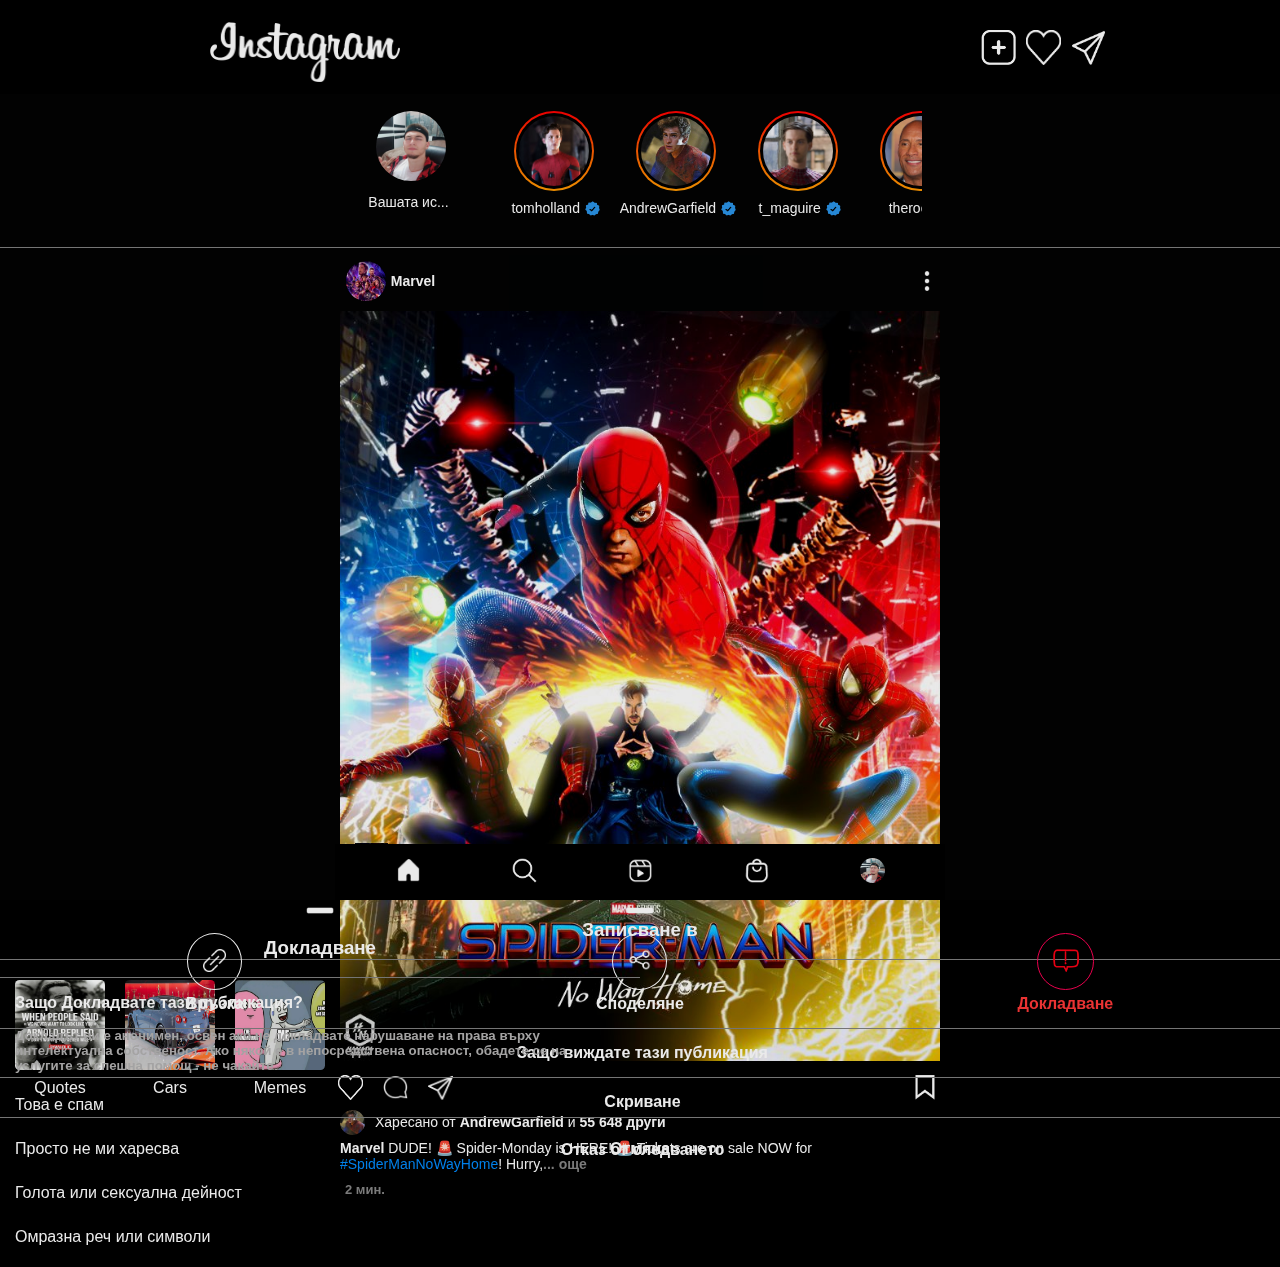
==== commit ce1193f2: "v0.26" ====
--- a/insta/index.html
+++ b/insta/index.html
@@ -456,11 +456,9 @@
             <strong>Докладване</strong>
           </div>
          </div>
-         <hr size="0.1em" color="gray" />
-         <h4>Защо виждате тази публикация</h4>
-         <hr size="0.1em" color="gray" />
-         <h4>Скриване</h4>
-         <h4>Отказ от следването</h4>
+         <h4 class="top-option-element" onclick="toggleOptions()">Защо виждате тази публикация</h4>
+         <h4 onclick="toggleOptions(), hidedPostMenuToggle()">Скриване</h4>
+         <h4 class="bottom-option-element" onclick="toggleOptions()">Отказ от следването</h4>
      </div>
 
 
@@ -497,20 +495,37 @@
 </div><!--Main Post Content END-->
 </div>
 </div>
+
 <!--Reported Post Window-->
-
 <div  id="reported-post-window">
 
   <div class="remove" id="reported-contents-wrapper">
 
   <img src="images/tick.png">
   <h4>Благодарим ви, че докладвахте тази публикация</h4>
-  <h4 class="darker-text-h4">Мнението ви е важно, за да можем да поддържаме общността на Instagram като жезопасно място.</h4>
+  <h4 class="darker-text-h4">Мнението ви е важно, за да можем да поддържаме общността на Instagram като безопасно място.</h4>
   <h4 onclick="reportedPostDel()" id="close-report-message">Показване на публикацията</h4>
 
 </div>
 
 </div><!--Reported Post Window END-->
+
+<!--Hide Post Window-->
+<div  id="hide-post-window">
+
+  <div class="remove" id="hide-contents-wrapper">
+
+  <img src="images/tick.png">
+  <h4 class="darker-text-h4">Тази публикация е скрита. Ще виждате публикации като тези по-назад в информационния си канал.</h4>
+
+  <h4 class="profile-posted-options">Докладване на тази публикация</h4>
+  <h4 class="profile-posted-options">Заглушаване на Marvel</h4>
+  <h4 class="profile-posted-options">Отказ от следването на Marvel</h4>
+  <h4 onclick="hidedPostMenuToggle()" id="close-hide-message">Отмяна</h4>
+
+</div>
+
+</div><!--Hide Post Window END-->
 
   </div><!--Page END-->
      
--- a/insta/style.css
+++ b/insta/style.css
@@ -815,9 +815,21 @@
     margin: auto;
 }
 #options-toggle h4{
- font-weight: 600;
+ font-weight: 560;
+ margin: 0;
+ padding: 15px 10px;
  padding-left: 15px;
  cursor: pointer;
+}
+#options-toggle h4:hover{
+    background: rgb(31, 31, 31);
+}
+.top-option-element{
+    border-top: 0.1rem solid grey;
+    border-bottom: 0.1rem solid grey;
+}
+.bottom-option-element{
+    margin-bottom: 25px;
 }
 #close-wrapper{
     text-align: center;
@@ -903,7 +915,7 @@
     width: 100%;
     position: fixed;
     bottom: 0;
-    z-index: 1100;
+    z-index: 3100;
     transition:0.5s  ease-in-out;
 }
 #report-options-wrapper::-webkit-scrollbar{
@@ -971,6 +983,58 @@
 }
 #reported-contents-wrapper h4{
     font-weight: 500;
+}
+
+/*Hide Post Window*/
+#hide-post-window{
+    background: rgb(46, 46, 46);
+    text-align: center;
+    display: flex;
+    justify-content: center;
+    width: 100%;
+}
+#hide-post-window img{
+    margin-top:30px;
+    width: 43px;
+    height: 43px;
+}
+#hide-post-window .darker-text-h4{
+    margin-left: 13%;
+    margin-right: 13%;
+    color: rgb(179, 178, 178);
+}
+#close-hide-message{
+    margin-top: 15px;
+ color: rgb(0, 140, 255);
+ cursor: pointer;
+}
+#hide-contents-wrapper{
+    text-align: center;
+    width: 100%;
+}
+#hide-contents-wrapper h4{
+    font-weight: 500;
+}
+.profile-posted-options{
+    margin: 0;
+    width: 100%;
+    z-index: 300;
+    margin: 1px 0;
+    padding-top: 15px;
+    padding-bottom: 15px;
+    cursor: pointer;
+    background: rgb(31, 31, 31);
+}
+.profile-posted-options:hover{
+    background: rgb(46, 46, 46);
+}
+.content-center{
+    width: 75%;
+    text-align: center;
+    display: flex;
+    flex-direction: column;
+    align-items: center;
+    justify-content: center;
 }
 
 /*----------------------------------Search Page-------------------------------------*/
@@ -1223,6 +1287,7 @@
 /*Header*/
 header{
     width: 1200px;
+    z-index: 3000;
 }
 header #insta-btns{
   padding-left: 72%;
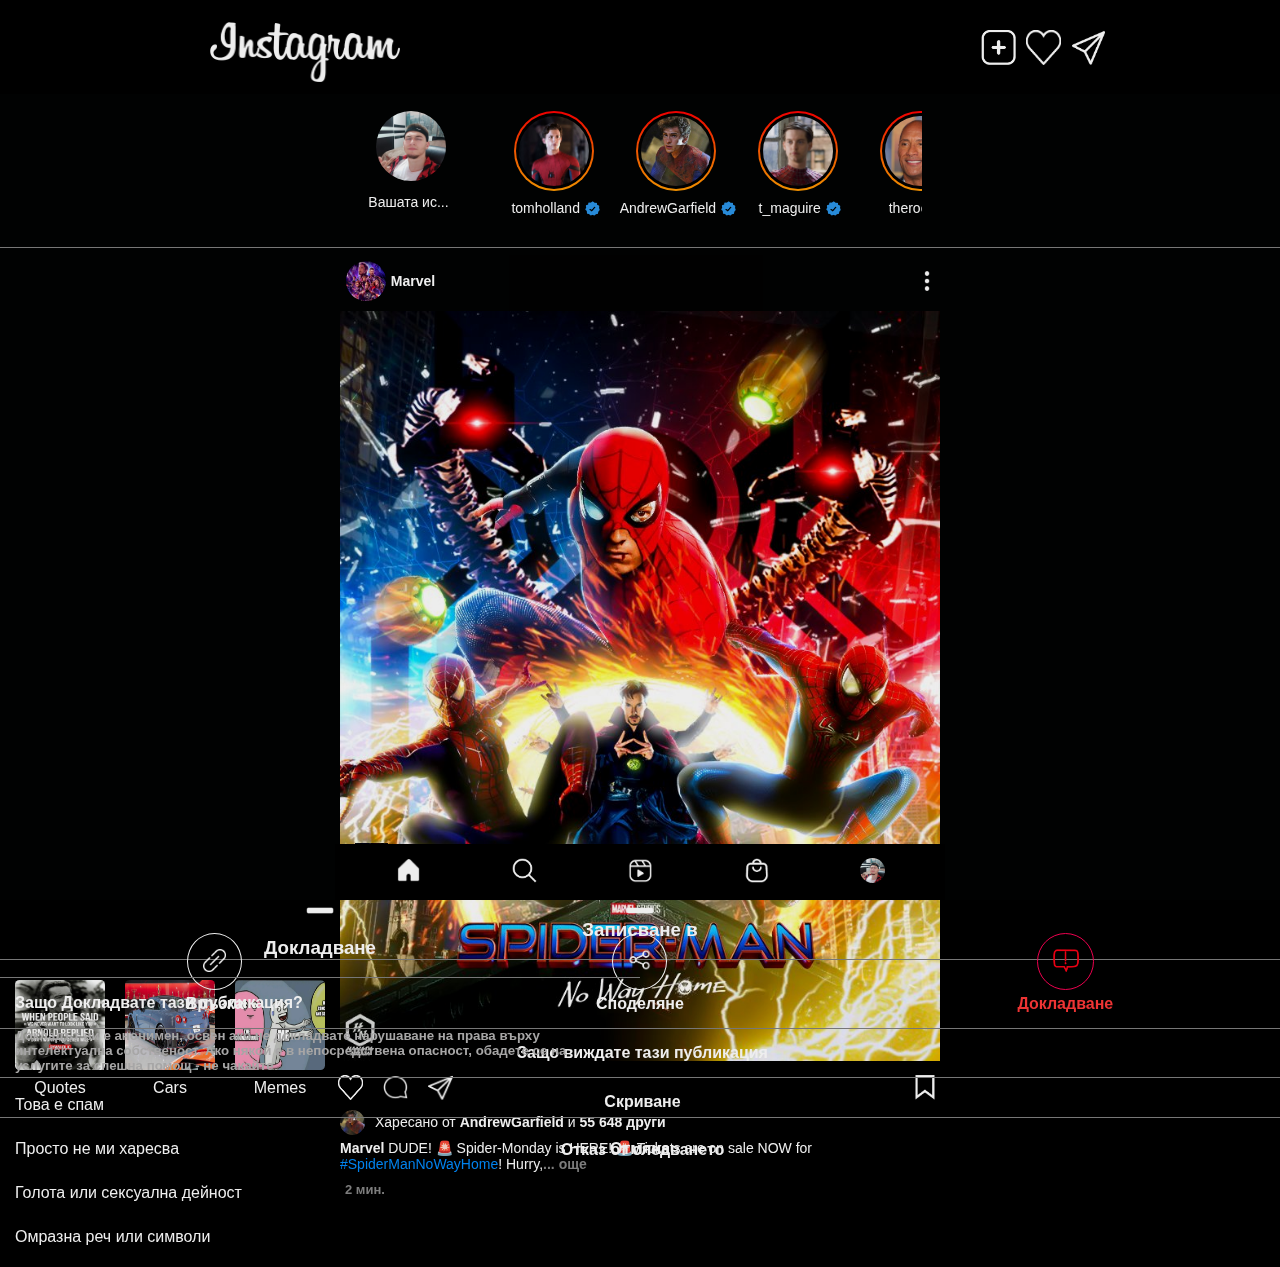
==== commit 71d8f0f2: "v0.27" ====
--- a/insta/index.html
+++ b/insta/index.html
@@ -52,8 +52,12 @@
          <img src="images/prf.jpg">
          <h3>Вашата ис...</h3>
       </div>
+      
+  <button id="prevBtn">🡰</button>
  <div id="scroll-wrapper">
-    <div class="scroll">
+
+   <div id="scroll-container" class="prevButton">
+    <div class="scroll" id="slider">
       <div class="part">
         <div class="orange-border">
           <img src="images/prf1.jpg">
@@ -110,15 +114,13 @@
       </div> 
     </div>
   </div><!-- /.scroll -->
-
-  <!--
-		<button class="btn-slide prev">🡰</button>
-		<button class="btn-slide next">🡲</button>
-    -->
-
-</div>
-
-  </div>
+</div>
+
+<button id="nextBtn">🡲</button>
+</div>
+
+  </div>
+  
   </div>
   <!--Profiles Wrapper END-->
 
--- a/insta/style.css
+++ b/insta/style.css
@@ -1308,6 +1308,40 @@
 #story-container{
     margin-top: 7%;
 }
+.scroll{
+    padding-right: 180px;
+    overflow: hidden;
+    position: relative;
+    z-index: 100;
+}
+#scroll-container{
+    width: 600px;
+    overflow: hidden;
+    z-index: 100;
+    margin-right: -415px;
+}
+.prevButton{
+    left:0px;
+}
+.nextButton{
+    right: 120px;
+}
+#nextBtn{
+    cursor: pointer;
+    position: relative;
+    z-index: 1000;
+    height: 40px;
+    margin-top: 50px;
+}
+#prevBtn{
+    height: 40px;
+    cursor: pointer;
+    position: relative;
+    z-index: 1000;
+    height: 40px;
+    margin-right: -430px;
+    margin-top: 50px;
+}
 
 /*Post flexed*/
 #unflexed-img{
@@ -1415,6 +1449,13 @@
 #comment-menu2{
     display:none;
 }
+/*slide buttons*/
+#nextBtn{
+    display:none;
+}
+#prevBtn{
+    display:none;
+}
 }
 @media only screen and (min-width:1800px){
      /*Menu Messages*/
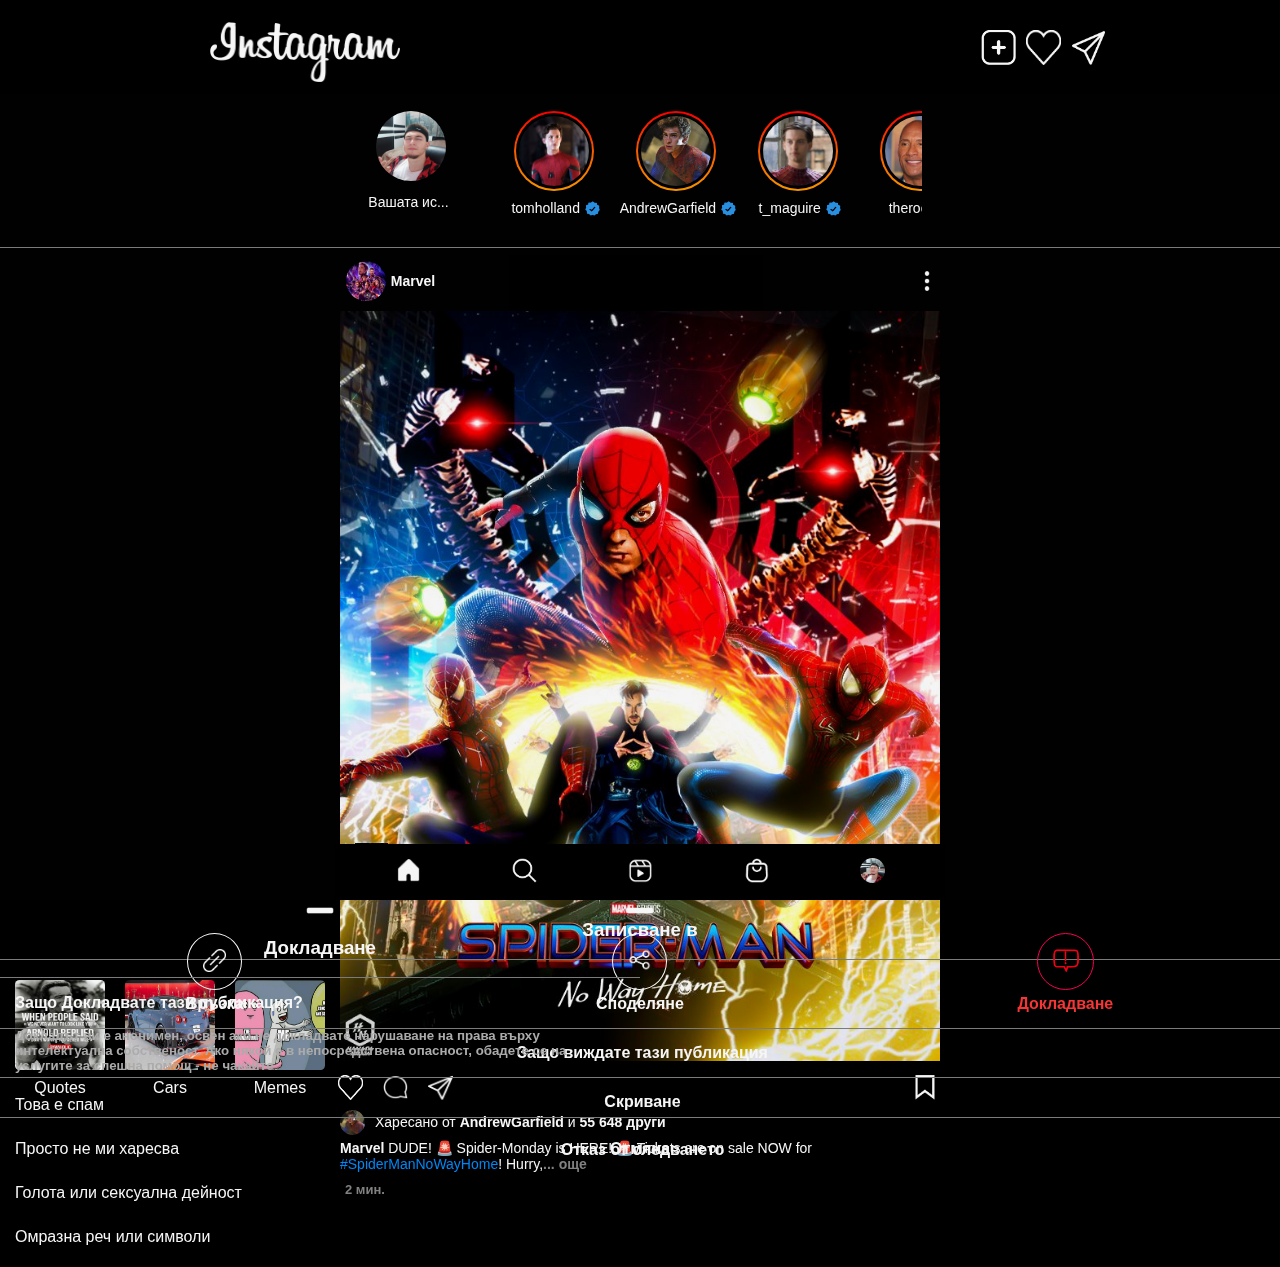
==== commit cbf87f32: "v0.28" ====
--- a/insta/index.html
+++ b/insta/index.html
@@ -460,7 +460,7 @@
          </div>
          <h4 class="top-option-element" onclick="toggleOptions()">Защо виждате тази публикация</h4>
          <h4 onclick="toggleOptions(), hidedPostMenuToggle()">Скриване</h4>
-         <h4 class="bottom-option-element" onclick="toggleOptions()">Отказ от следването</h4>
+         <h4 class="bottom-option-element" onclick="toggleOptions(),unfollow()">Отказ от следването</h4>
      </div>
 
 
@@ -529,6 +529,14 @@
 
 </div><!--Hide Post Window END-->
 
+<!--Unfollowed Window-->
+<div id="unfollowed-wrapper" class="dont-show">
+  <div id="wrap-unfollowed">
+   <div id="unfollowed-msg">Последването на Marvel е прекратено</div>
+  </div>
+</div>
+<!--Unfollowed Window END-->
+
   </div><!--Page END-->
      
   <script src="myscript.js"></script>
--- a/insta/style.css
+++ b/insta/style.css
@@ -1037,6 +1037,35 @@
     justify-content: center;
 }
 
+/*Unfollowed message*/
+#unfollowed-wrapper{
+    z-index: 10000;
+    position: fixed;
+    text-align: center;
+    top: 50%;
+    bottom: 50%;
+    left: 50%;
+    right: 50%;
+}
+#unfollowed-msg{
+    padding: 15px;
+    text-align: center;
+     background: rgb(46, 46, 46);
+     align-self: center;
+     color: white;
+     min-width: 200px;
+     border-radius: 15px;
+     animation: fadeIn 0.3s linear;
+}
+#wrap-unfollowed{
+    display: flex;
+    justify-content: center;
+}
+
+.fade-out{
+    animation: fadeOut 0.2s linear;
+}
+
 /*----------------------------------Search Page-------------------------------------*/
 /*header search*/
 #search-wrapper{
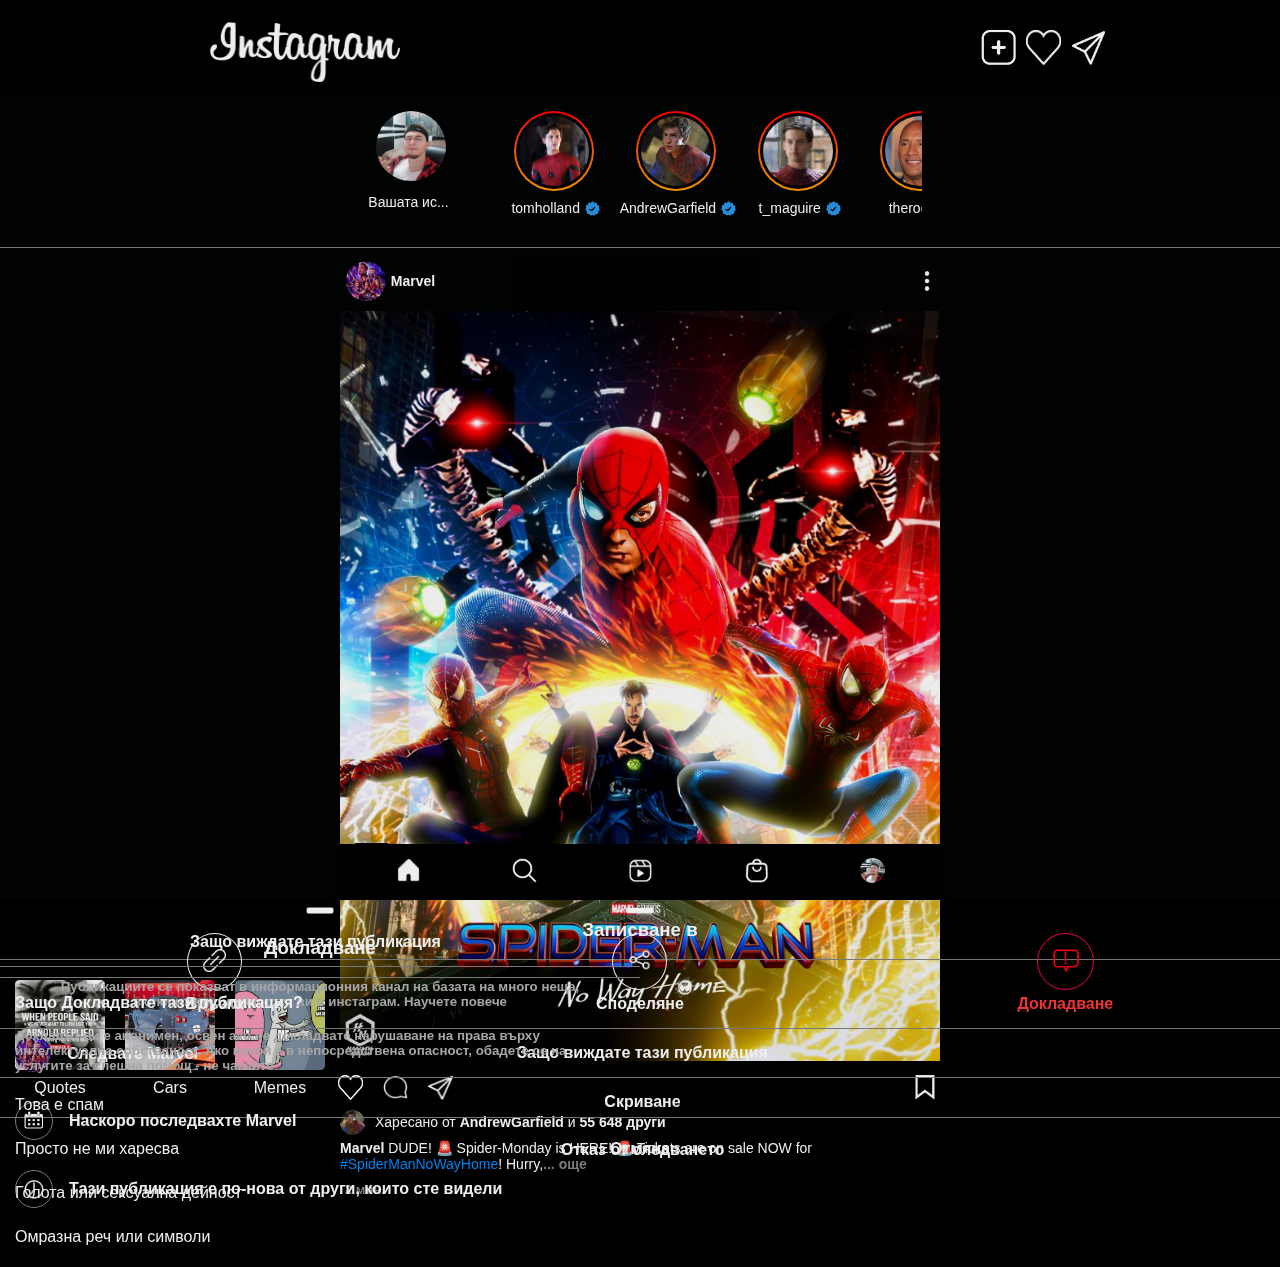
==== commit 8dba0683: "v0.30" ====
--- a/insta/index.html
+++ b/insta/index.html
@@ -458,7 +458,7 @@
             <strong>Докладване</strong>
           </div>
          </div>
-         <h4 class="top-option-element" onclick="toggleOptions()">Защо виждате тази публикация</h4>
+         <h4 class="top-option-element" onclick="toggleOptions(),whyMenuToggle()">Защо виждате тази публикация</h4>
          <h4 onclick="toggleOptions(), hidedPostMenuToggle()">Скриване</h4>
          <h4 class="bottom-option-element" onclick="toggleOptions(),unfollow()">Отказ от следването</h4>
      </div>
@@ -537,6 +537,41 @@
 </div>
 <!--Unfollowed Window END-->
 
+<!--Darker theme-->
+<div  id="darker-background4"></div>
+
+<!--(Why showing this publication) menu-->
+     <div id="why-toggle">
+       <div id="close-why">
+         <img onclick="whyMenuToggle()" id="why-close" src="images/x.png">
+        </div>
+
+         <div class="top-option-el">
+           <h4 >Защо виждате тази публикация</h4>
+          </div>
+
+          <h5>Публикациите се показват в информационния канал на базата на много неща, включително дейността ви в инстаграм. <strong>Научете повече</strong></h5>
+
+        <div id="reasons-container">
+
+         <div class="show-reason">
+         <img src="images/marvelpfp.jpg">
+           <h4>Следвате Marvel</h4>
+        </div>
+
+        <div class="show-reason">
+          <img class="bordered" src="images/CalendarIcon.png">
+            <h4>Наскоро последвахте Marvel</h4>
+         </div>
+
+         <div class="show-reason">
+          <img class="bordered" src="images/clockIcon.png">
+          <h4 class="bottom-option-element">Тази публикация е по-нова от други, които сте видели</h4>
+         </div>
+
+        </div>
+     </div>
+
   </div><!--Page END-->
      
   <script src="myscript.js"></script>
--- a/insta/style.css
+++ b/insta/style.css
@@ -1066,6 +1066,70 @@
     animation: fadeOut 0.2s linear;
 }
 
+/*Why is this publication showing*/
+#why-toggle{
+    text-align: center;
+    border-top-right-radius: 20px;
+    border-top-left-radius: 20px;
+    width: 100%;
+    background: rgb(46, 46, 46);
+    display: fixed;
+    position: fixed;
+    bottom: 0;
+    transition:0.5s  ease-in-out;
+    left:0;
+    color: white;
+    z-index: 3000;
+}
+#why-close{
+    float: center;
+    height: 7px;
+    cursor: pointer;
+}
+#reasons-container img{
+    border-radius: 100%;
+    height: 36px;
+    padding: 15px;
+}
+.show-reason{
+    display: flex;
+    align-items: center;
+    text-align: left;
+}
+#why-toggle h4{
+ font-weight: 560;
+ margin: 0;
+ padding: 15px 10px;
+ padding-left: 1px;
+ cursor: pointer;
+}
+#why-toggle h5 strong{
+    font-weight: 900;
+}
+.top-option-el{
+    border-bottom: 0.1rem solid grey;
+}
+.bottom-option-element{
+    margin-bottom: 25px;
+}
+#close-why{
+    text-align: center;
+}
+#darker-background4{
+    z-index: 900;
+}
+#why-toggle h5{
+    margin: 12px 28px;
+    color: rgb(179, 178, 178);
+}
+#why-toggle .bordered{
+    border: 0.1rem solid grey;
+    padding: 0;
+    margin: 15px;
+}
+
+
+
 /*----------------------------------Search Page-------------------------------------*/
 /*header search*/
 #search-wrapper{
@@ -1304,6 +1368,11 @@
     width: 50%;
 }
 
+/*Why Menu*/
+#why-toggle{
+    width: 50%;
+}
+
   /*Scroll*/
 #story-container{
     margin-top: 9%;
@@ -1317,6 +1386,8 @@
 header{
     width: 1200px;
     z-index: 3000;
+    padding-right: 100%;
+    padding-left: 100%;
 }
 header #insta-btns{
   padding-left: 72%;
@@ -1329,6 +1400,12 @@
 
      /*Report Menu*/
   #reportMenu{
+    width: 35%;
+    left: 0;
+}
+
+/*Why Menu*/
+#why-toggle{
     width: 35%;
     left: 0;
 }
@@ -1358,7 +1435,7 @@
 #nextBtn{
     cursor: pointer;
     position: relative;
-    z-index: 1000;
+    z-index: 800;
     height: 40px;
     margin-top: 50px;
 }
@@ -1366,7 +1443,7 @@
     height: 40px;
     cursor: pointer;
     position: relative;
-    z-index: 1000;
+    z-index: 800;
     height: 40px;
     margin-right: -430px;
     margin-top: 50px;
@@ -1496,6 +1573,10 @@
   #reportMenu{
     width: 30%;
 }
+/*Why Menu*/
+#why-toggle{
+    width: 30%;
+}
 
         /*Scroll*/
 #story-container{
